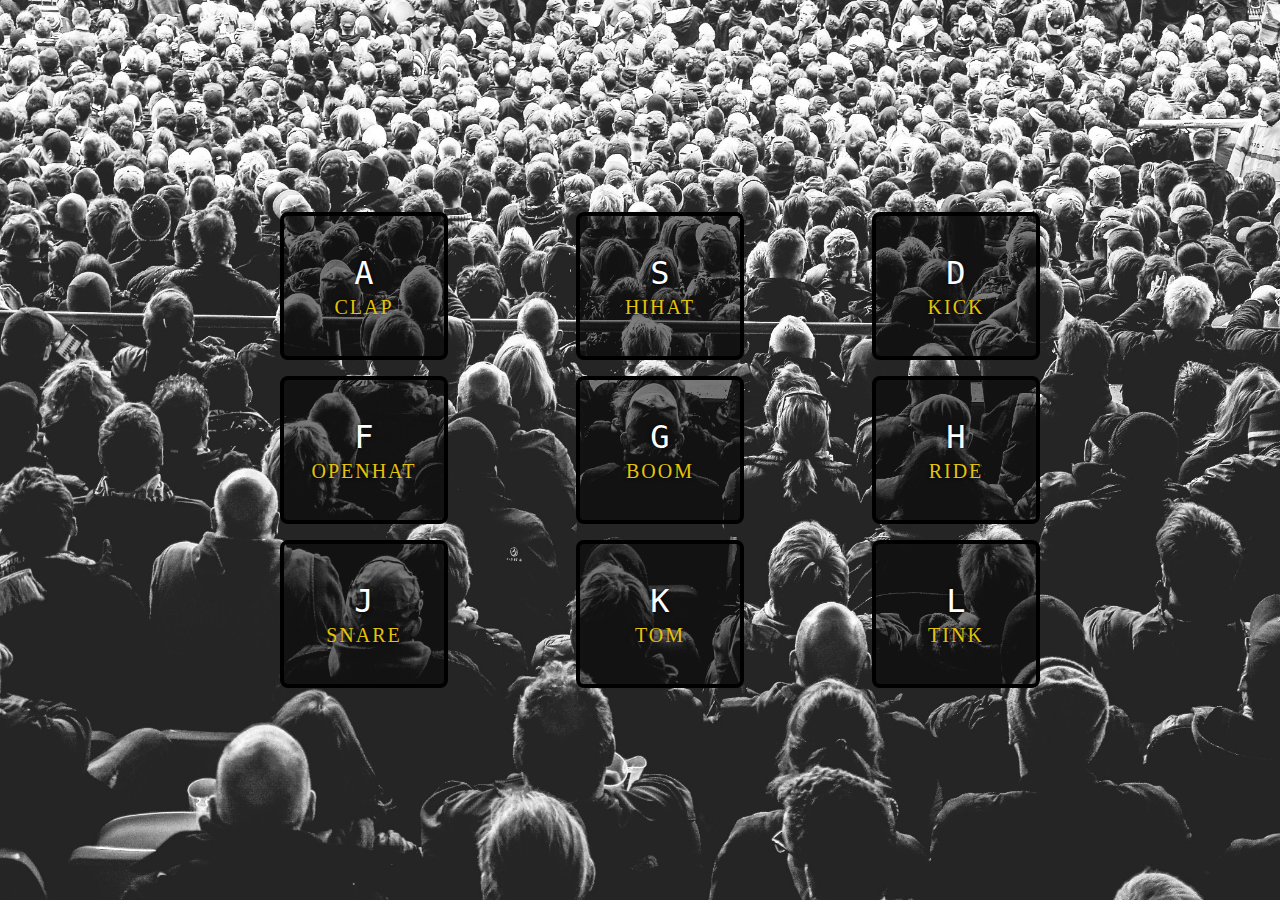
==== DrumKit/index.html @ 7446e1f7 "Drum kit project completed" ====
<!DOCTYPE html>
<html lang="en">
<head>
    <meta charset="UTF-8">
    <meta http-equiv="X-UA-Compatible" content="IE=edge">
    <meta name="viewport" content="width=device-width, initial-scale=1.0">
    <title>Drum Kit</title>
    <link rel='stylesheet' href='./styles.css'>

    <!-- To prevent browser from requesting favicon -->
    <link rel="icon" href="data:;base64,iVBORw0KGgo=">
</head>
<body>
    <div class='container'>
        <img class='imgDiv' src='./background.jpg' alt='Not Found'/>
        <div class='keyParentDiv'>
            <div data-key="65" class='key'>
                <kbd>A</kbd>
                <span>clap</span>
            </div>

            <div data-key="83" class='key'>
                <kbd>S</kbd>
                <span>hihat</span>
            </div>

            <div data-key="68" class='key'>
                <kbd>D</kbd>
                <span>kick</span>
            </div>

            <div data-key="70" class='key'>
                <kbd>F</kbd>
                <span>openhat</span>
            </div>

            <div data-key="71" class='key'>
                <kbd>G</kbd>
                <span>boom</span>
            </div>

            <div data-key="72" class='key'>
                <kbd>H</kbd>
                <span>ride</span>
            </div>

            <div data-key="74" class='key'>
                <kbd>J</kbd>
                <span>snare</span>
            </div>

            <div data-key="75" class='key'>
                <kbd>K</kbd>
                <span>tom</span>
            </div>

            <div data-key="76" class='key'>
                <kbd>L</kbd>
                <span>tink</span>
            </div>
        </div>

        <audio data-key='65' src='./sounds//clap.wav'></audio>
        <audio data-key='83' src='./sounds//hihat.wav'></audio>
        <audio data-key='68' src='./sounds//kick.wav'></audio>
        <audio data-key='70' src='./sounds//openhat.wav'></audio>
        <audio data-key='71' src='./sounds//boom.wav'></audio>
        <audio data-key='72' src='./sounds//ride.wav'></audio>
        <audio data-key='74' src='./sounds//snare.wav'></audio>
        <audio data-key='75' src='./sounds//tom.wav'></audio>
        <audio data-key='76' src='./sounds//tink.wav'></audio>
    </div>
    <script src='./index.js'></script>
</body>
</html>
---- DrumKit/styles.css ----
body {
    margin: 0;
    box-sizing: content-box;
}

.container {
    width: 100vw;
    height: 100vh;
    display: flex;
    justify-content: center;
    align-items: center;
}

.imgDiv {
    position: absolute;
    width: 100vw;
    height: 100vh;
}

.keyParentDiv {
    display: grid;
    gap: 1rem;
    grid-template-columns: repeat(2, 20vw);
    justify-content: space-evenly;
    width: 80vw;
    z-index: 1;
}

.key {
    width: 10vw;
    height: 6vh;
    display: flex;
    flex-direction: column;
    justify-content: center;
    align-items: center;
    padding: 1rem;
    color: #fff;
    font-size: 1.5rem;
    border: 4px solid black;
    border-radius: 0.5rem;
    background-color: rgba(0, 0, 0, 0.5);
    text-shadow: 0px 0px 4px black;
    transition: all 0.07s;
}

.key span {
    color: #e4c30a;
    font-size: 0.8rem;
    text-transform: uppercase;
    letter-spacing: 1px;
    margin-top: 0.25rem;
}

.playing {
    transform: scale(1.1);
    border-color: #e4c30a;
    box-shadow: 0px 0px 10px #e4c30a;
}

@media screen and (min-width: 480px) {
    .keyParentDiv {
        grid-template-columns: repeat(3, 15vw);
    }

    .key {
        width: 6vw;
        height: 8vh;
    }
}

@media screen and (min-width: 768px) {
    .keyParentDiv {
        grid-template-columns: repeat(5, 10vw);
    }

    .key {
        width: 4vw;
    }
}

@media screen and (min-width: 1024px) {
    .keyParentDiv {
        grid-template-columns: repeat(9, 5vw);
    }

    .key span {
        letter-spacing: 1px;
    }
}

@media screen and (min-width: 768px) and (min-height: 1024px) {
    .keyParentDiv {
        grid-template-columns: repeat(3, 10vw);
    }

    .key {
        width: 12vw;
        height: 10vh;
        font-size: 2rem;
    }

    .key span {
        font-size: 1.25rem;
        letter-spacing: 2px;
    }
}

@media screen and (min-width:1024px) and (min-height: 768px) {
    .keyParentDiv {
        grid-template-columns: repeat(3, 10vw);
    }

    .key {
        width: 10vw;
        height: 12vh;
        font-size: 2rem;
    }

    .key span {
        font-size: 1.25rem;
        letter-spacing: 2px;
    }
}
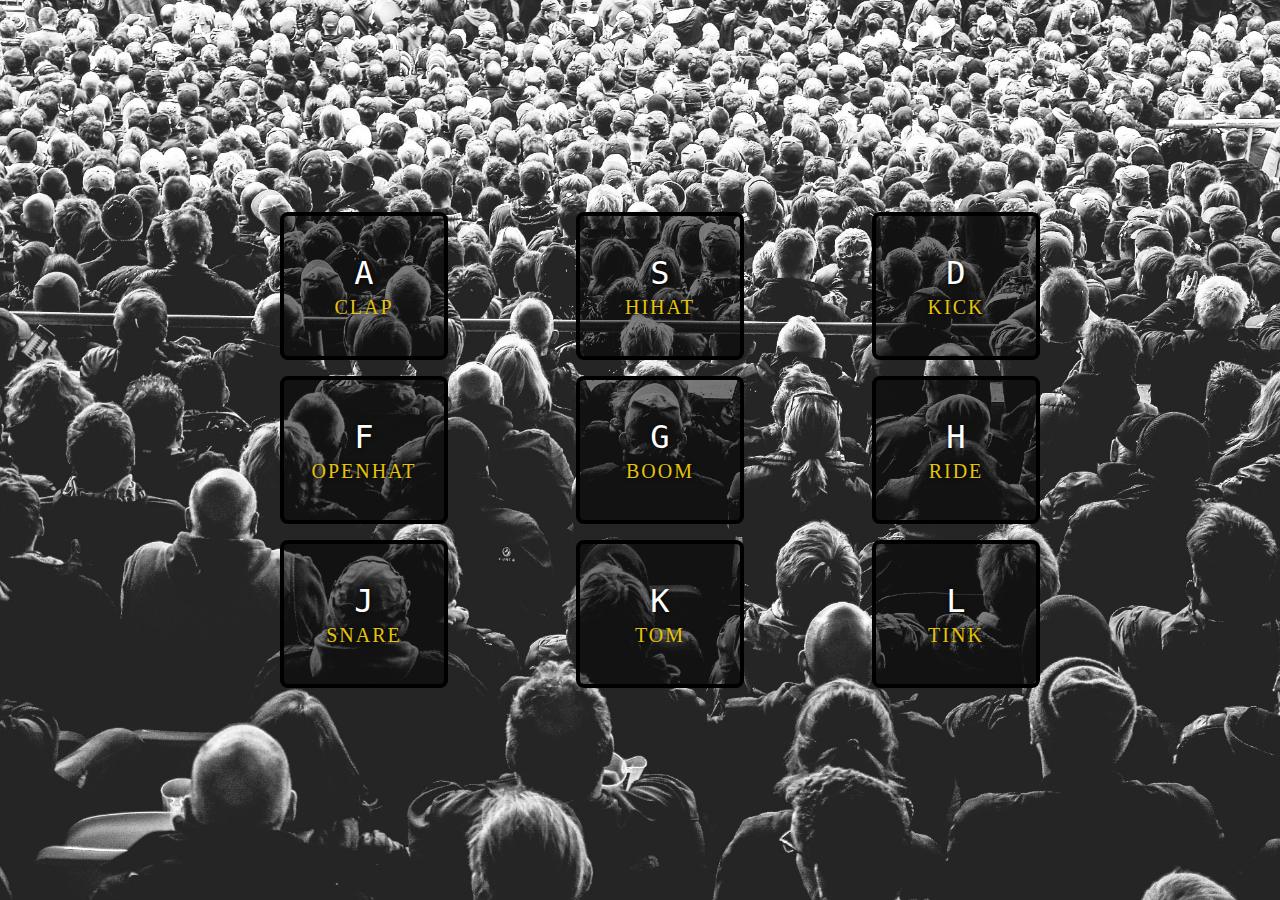
==== commit 41888d99: "styles updated" ====
--- a/DrumKit/index.html
+++ b/DrumKit/index.html
@@ -1,75 +1,72 @@
 <!DOCTYPE html>
 <html lang="en">
-<head>
-    <meta charset="UTF-8">
-    <meta http-equiv="X-UA-Compatible" content="IE=edge">
-    <meta name="viewport" content="width=device-width, initial-scale=1.0">
-    <title>Drum Kit</title>
-    <link rel='stylesheet' href='./styles.css'>
+    <head>
+        <meta charset="UTF-8" />
+        <meta http-equiv="X-UA-Compatible" content="IE=edge" />
+        <meta name="viewport" content="width=device-width, initial-scale=1.0" />
+        <title>Drum Kit</title>
+        <link rel="stylesheet" href="./styles.css" />
 
-    <!-- To prevent browser from requesting favicon -->
-    <link rel="icon" href="data:;base64,iVBORw0KGgo=">
-</head>
-<body>
-    <div class='container'>
-        <img class='imgDiv' src='./background.jpg' alt='Not Found'/>
-        <div class='keyParentDiv'>
-            <div data-key="65" class='key'>
+        <!-- To prevent browser from requesting favicon -->
+        <link rel="icon" href="data:;base64,iVBORw0KGgo=" />
+    </head>
+    <body>
+        <div class="keyParentDiv">
+            <div data-key="65" class="key">
                 <kbd>A</kbd>
                 <span>clap</span>
             </div>
 
-            <div data-key="83" class='key'>
+            <div data-key="83" class="key">
                 <kbd>S</kbd>
                 <span>hihat</span>
             </div>
 
-            <div data-key="68" class='key'>
+            <div data-key="68" class="key">
                 <kbd>D</kbd>
                 <span>kick</span>
             </div>
 
-            <div data-key="70" class='key'>
+            <div data-key="70" class="key">
                 <kbd>F</kbd>
                 <span>openhat</span>
             </div>
 
-            <div data-key="71" class='key'>
+            <div data-key="71" class="key">
                 <kbd>G</kbd>
                 <span>boom</span>
             </div>
 
-            <div data-key="72" class='key'>
+            <div data-key="72" class="key">
                 <kbd>H</kbd>
                 <span>ride</span>
             </div>
 
-            <div data-key="74" class='key'>
+            <div data-key="74" class="key">
                 <kbd>J</kbd>
                 <span>snare</span>
             </div>
 
-            <div data-key="75" class='key'>
+            <div data-key="75" class="key">
                 <kbd>K</kbd>
                 <span>tom</span>
             </div>
 
-            <div data-key="76" class='key'>
+            <div data-key="76" class="key">
                 <kbd>L</kbd>
                 <span>tink</span>
             </div>
         </div>
 
-        <audio data-key='65' src='./sounds//clap.wav'></audio>
-        <audio data-key='83' src='./sounds//hihat.wav'></audio>
-        <audio data-key='68' src='./sounds//kick.wav'></audio>
-        <audio data-key='70' src='./sounds//openhat.wav'></audio>
-        <audio data-key='71' src='./sounds//boom.wav'></audio>
-        <audio data-key='72' src='./sounds//ride.wav'></audio>
-        <audio data-key='74' src='./sounds//snare.wav'></audio>
-        <audio data-key='75' src='./sounds//tom.wav'></audio>
-        <audio data-key='76' src='./sounds//tink.wav'></audio>
-    </div>
-    <script src='./index.js'></script>
-</body>
-</html>+        <audio data-key="65" src="./sounds//clap.wav"></audio>
+        <audio data-key="83" src="./sounds//hihat.wav"></audio>
+        <audio data-key="68" src="./sounds//kick.wav"></audio>
+        <audio data-key="70" src="./sounds//openhat.wav"></audio>
+        <audio data-key="71" src="./sounds//boom.wav"></audio>
+        <audio data-key="72" src="./sounds//ride.wav"></audio>
+        <audio data-key="74" src="./sounds//snare.wav"></audio>
+        <audio data-key="75" src="./sounds//tom.wav"></audio>
+        <audio data-key="76" src="./sounds//tink.wav"></audio>
+        <script src="./index.js"></script>
+    </body>
+</html>
--- a/DrumKit/styles.css
+++ b/DrumKit/styles.css
@@ -1,6 +1,13 @@
 body {
     margin: 0;
     box-sizing: content-box;
+    background: url('./background.jpg') bottom center;
+    background-size: cover;
+    width: 100vw;
+    height: 100vh;
+    display: flex;
+    justify-content: center;
+    align-items: center;
 }
 
 .container {
